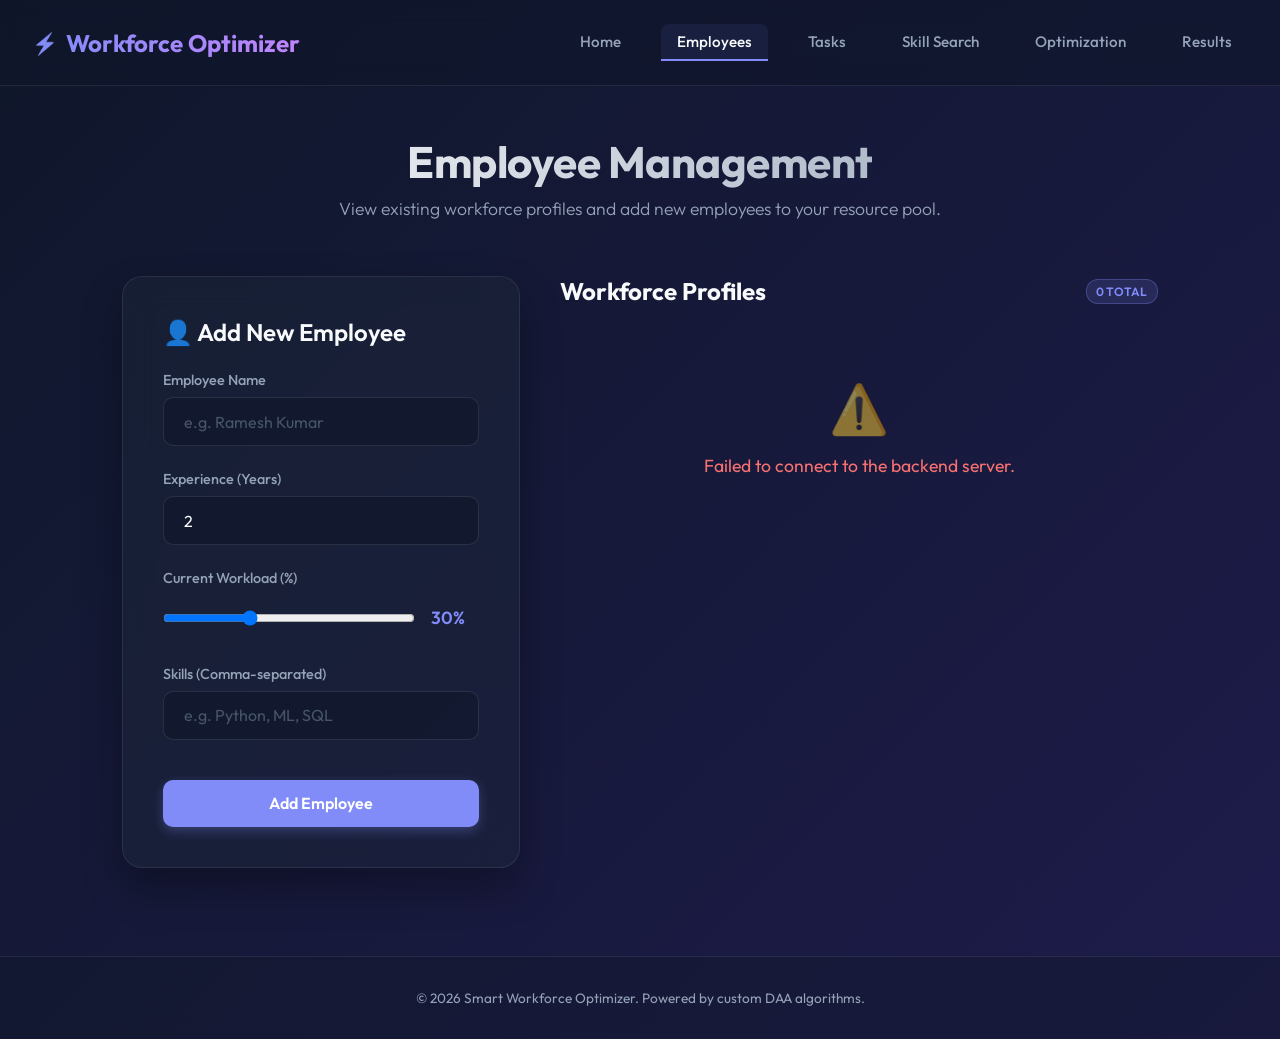
==== frontend/employees.html @ 97779c46 "feat: initial commit — Smart Workforce Optimizer (10-page full-stack app)" ====
<!DOCTYPE html>
<html lang="en">
<head>
    <meta charset="UTF-8">
    <meta name="viewport" content="width=device-width, initial-scale=1.0">
    <title>Employees - Smart Workforce Optimizer</title>
    <!-- Outfit Font -->
    <link href="https://fonts.googleapis.com/css2?family=Outfit:wght@300;400;500;600;700&display=swap" rel="stylesheet">
    <!-- Shared CSS Stylesheet -->
    <link rel="stylesheet" href="css/style.css">
    <style>
        .workload-slider-container {
            display: flex;
            align-items: center;
            gap: 1rem;
        }
        .workload-val-display {
            font-size: 1.1rem;
            font-weight: 600;
            color: var(--accent-primary);
            min-width: 3rem;
        }
        /* Custom Toast Notification */
        .toast {
            display: none;
            position: fixed;
            bottom: 2rem;
            right: 2rem;
            background: rgba(30, 41, 59, 0.9);
            border: 1px solid var(--card-border);
            color: var(--text-primary);
            padding: 1rem 1.5rem;
            border-radius: 12px;
            z-index: 1000;
            box-shadow: var(--shadow-premium);
            backdrop-filter: blur(8px);
            animation: slideUp 0.3s ease-out;
        }
        @keyframes slideUp {
            from { transform: translateY(20px); opacity: 0; }
            to { transform: translateY(0); opacity: 1; }
        }
    </style>
</head>
<body>

    <header>
        <a href="index.html" class="logo">Workforce Optimizer</a>
        <nav>
            <a href="index.html">Home</a>
            <a href="employees.html" class="active">Employees</a>
            <a href="tasks.html">Tasks</a>
            <a href="search.html">Skill Search</a>
            <a href="optimization.html">Optimization</a>
            <a href="results.html">Results</a>
        </nav>
    </header>

    <div class="container">
        <div class="hero-section">
            <h1>Employee Management</h1>
            <p>View existing workforce profiles and add new employees to your resource pool.</p>
        </div>

        <div class="split-grid">
            <!-- Left Side: Add Employee Form -->
            <div class="glass-panel">
                <h2>👤 Add New Employee</h2>
                <form id="employee-form" onsubmit="handleAddEmployee(event)">
                    <div class="form-group">
                        <label for="emp-name">Employee Name</label>
                        <input type="text" id="emp-name" class="input-control" placeholder="e.g. Ramesh Kumar" required>
                    </div>
                    
                    <div class="form-group">
                        <label for="emp-experience">Experience (Years)</label>
                        <input type="number" id="emp-experience" class="input-control" min="0" max="40" value="2" required>
                    </div>
                    
                    <div class="form-group">
                        <label for="emp-workload">Current Workload (%)</label>
                        <div class="workload-slider-container">
                            <input type="range" id="emp-workload" class="input-control" min="0" max="100" value="30" oninput="updateWorkloadDisplay(this.value)">
                            <span class="workload-val-display" id="workload-display">30%</span>
                        </div>
                    </div>

                    <div class="form-group">
                        <label for="emp-skills">Skills (Comma-separated)</label>
                        <input type="text" id="emp-skills" class="input-control" placeholder="e.g. Python, ML, SQL" required>
                    </div>

                    <button type="submit" class="btn-primary" style="width: 100%; margin-top: 1rem;">Add Employee</button>
                </form>
            </div>

            <!-- Right Side: Employee list -->
            <div>
                <h2 style="margin-bottom: 1.5rem; display: flex; justify-content: space-between; align-items: center;">
                    Workforce Profiles
                    <span class="badge badge-primary" id="employees-count">0 Total</span>
                </h2>
                <div class="grid" id="employees-grid">
                    <!-- Dynamic rendering -->
                </div>
            </div>
        </div>
    </div>

    <!-- Toast Component -->
    <div id="toast-notification" class="toast"></div>

    <footer>
        &copy; 2026 Smart Workforce Optimizer. Powered by custom DAA algorithms.
    </footer>

    <script>
        document.addEventListener("DOMContentLoaded", () => {
            loadEmployees();
        });

        function updateWorkloadDisplay(val) {
            document.getElementById("workload-display").textContent = val + "%";
        }

        function showToast(message, type = "success") {
            const toast = document.getElementById("toast-notification");
            toast.textContent = message;
            if (type === "success") {
                toast.style.borderLeft = "4px solid var(--success)";
            } else {
                toast.style.borderLeft = "4px solid var(--danger)";
            }
            toast.style.display = "block";
            setTimeout(() => {
                toast.style.display = "none";
            }, 3000);
        }

        async function loadEmployees() {
            const grid = document.getElementById("employees-grid");
            const countBadge = document.getElementById("employees-count");
            
            try {
                const response = await fetch("http://localhost:8000/employees/");
                if (!response.ok) throw new Error("Failed to fetch employees");
                const employees = await response.json();
                
                countBadge.textContent = `${employees.length} Total`;

                if (employees.length === 0) {
                    grid.innerHTML = `
                        <div class="empty-state">
                            <span class="empty-state-icon">👥</span>
                            <span>No employees added to the database yet.</span>
                        </div>
                    `;
                } else {
                    grid.innerHTML = employees.map(emp => {
                        // Workload color coding
                        let barColor = 'var(--success)';
                        if (emp.workload > 70) {
                            barColor = 'var(--danger)';
                        } else if (emp.workload > 40) {
                            barColor = 'var(--warning)';
                        }

                        const skillsHtml = emp.skills.map(s => `<span class="pill">${s}</span>`).join('');

                        return `
                            <div class="item-card">
                                <h3 class="item-title">${escapeHtml(emp.name)}</h3>
                                <div class="item-subtitle">${emp.experience} Year(s) Experience</div>
                                
                                <div class="progress-container">
                                    <div class="progress-label">
                                        <span>Current Workload</span>
                                        <span>${emp.workload}%</span>
                                    </div>
                                    <div class="progress-bar-bg">
                                        <div class="progress-bar-fill" style="width: ${emp.workload}%; background-color: ${barColor}"></div>
                                    </div>
                                </div>
                                
                                <div class="pill-container">
                                    ${skillsHtml}
                                </div>
                            </div>
                        `;
                    }).join('');
                }
            } catch (err) {
                console.error(err);
                grid.innerHTML = `
                    <div class="empty-state" style="color: var(--danger);">
                        <span class="empty-state-icon">⚠️</span>
                        <span>Failed to connect to the backend server.</span>
                    </div>
                `;
            }
        }

        async function handleAddEmployee(event) {
            event.preventDefault();
            
            const name = document.getElementById("emp-name").value.trim();
            const exp = parseInt(document.getElementById("emp-experience").value);
            const workload = parseInt(document.getElementById("emp-workload").value);
            const skillsRaw = document.getElementById("emp-skills").value.trim();

            if (!name) return;

            const skills = skillsRaw.split(",").map(s => s.trim()).filter(s => s.length > 0);

            const payload = {
                name: name,
                experience: exp,
                workload: workload,
                skills: skills
            };

            try {
                const response = await fetch("http://localhost:8000/employees/", {
                    method: "POST",
                    headers: {
                        "Content-Type": "application/json"
                    },
                    body: JSON.stringify(payload)
                });

                if (!response.ok) {
                    const data = await response.json();
                    throw new Error(data.detail || "Failed to add employee");
                }

                // Reset form and reload
                document.getElementById("employee-form").reset();
                document.getElementById("workload-display").textContent = "30%";
                document.getElementById("emp-workload").value = 30;
                
                await loadEmployees();
                showToast(`Employee "${name}" added successfully!`, "success");
                
            } catch (err) {
                console.error(err);
                showToast(`Error: ${err.message}`, "danger");
            }
        }

        function escapeHtml(str) {
            return str
                .replace(/&/g, "&amp;")
                .replace(/</g, "&lt;")
                .replace(/>/g, "&gt;")
                .replace(/"/g, "&quot;")
                .replace(/'/g, "&#039;");
        }
    </script>
</body>
</html>
---- frontend/css/style.css ----
:root {
    --bg-gradient: linear-gradient(135deg, #0f172a 0%, #1e1b4b 100%);
    --card-bg: rgba(30, 41, 59, 0.45);
    --card-border: rgba(255, 255, 255, 0.08);
    --text-primary: #f8fafc;
    --text-secondary: #94a3b8;
    --accent-primary: #818cf8; /* indigo-400 */
    --accent-hover: #4f46e5;
    --accent-glow: rgba(129, 140, 248, 0.2);
    --success: #34d399;
    --warning: #fbbf24;
    --danger: #f87171;
    --shadow-premium: 0 20px 40px rgba(0, 0, 0, 0.3);
}

* {
    box-sizing: border-box;
    margin: 0;
    padding: 0;
    font-family: 'Outfit', sans-serif;
}

body {
    background: var(--bg-gradient);
    color: var(--text-primary);
    min-height: 100vh;
    display: flex;
    flex-direction: column;
    overflow-x: hidden;
}

/* Navigation Header */
header {
    width: 100%;
    padding: 1.5rem 2rem;
    background: rgba(15, 23, 42, 0.6);
    backdrop-filter: blur(12px);
    border-bottom: 1px solid var(--card-border);
    display: flex;
    justify-content: space-between;
    align-items: center;
    position: sticky;
    top: 0;
    z-index: 100;
}

.logo {
    font-size: 1.5rem;
    font-weight: 700;
    background: linear-gradient(to right, #818cf8, #c084fc);
    -webkit-background-clip: text;
    -webkit-text-fill-color: transparent;
    text-decoration: none;
    display: flex;
    align-items: center;
    gap: 0.5rem;
}

.logo::before {
    content: '⚡';
    font-size: 1.3rem;
}

nav {
    display: flex;
    gap: 1.5rem;
}

nav a {
    color: var(--text-secondary);
    text-decoration: none;
    font-weight: 500;
    transition: all 0.3s ease;
    font-size: 0.95rem;
    padding: 0.5rem 1rem;
    border-radius: 8px;
}

nav a:hover {
    color: var(--text-primary);
    background: rgba(255, 255, 255, 0.05);
}

nav a.active {
    color: var(--text-primary);
    border-bottom: 2px solid var(--accent-primary);
    border-radius: 8px 8px 0 0;
    background: rgba(129, 140, 248, 0.08);
}

/* General Layout */
.container {
    max-width: 1100px;
    width: 100%;
    margin: 3rem auto;
    padding: 0 2rem;
    flex-grow: 1;
}

.hero-section {
    text-align: center;
    margin-bottom: 3.5rem;
    animation: fadeIn 0.8s ease-out;
}

.hero-section h1 {
    font-size: 2.75rem;
    font-weight: 700;
    margin-bottom: 0.5rem;
    letter-spacing: -0.5px;
    background: linear-gradient(to right, #ffffff, #94a3b8);
    -webkit-background-clip: text;
    -webkit-text-fill-color: transparent;
}

.hero-section p {
    color: var(--text-secondary);
    font-size: 1.1rem;
    font-weight: 300;
}

/* Glassmorphic Panel/Card */
.glass-panel {
    background: var(--card-bg);
    backdrop-filter: blur(16px);
    border: 1px solid var(--card-border);
    padding: 2.5rem;
    border-radius: 20px;
    box-shadow: var(--shadow-premium);
    margin-bottom: 2.5rem;
    animation: fadeIn 0.8s ease-out;
}

.glass-panel h2 {
    font-size: 1.5rem;
    font-weight: 600;
    margin-bottom: 1.5rem;
    display: flex;
    align-items: center;
    gap: 0.5rem;
}

/* Inputs and Forms */
.form-group {
    margin-bottom: 1.5rem;
    display: flex;
    flex-direction: column;
    gap: 0.5rem;
}

.form-group label {
    font-size: 0.9rem;
    color: var(--text-secondary);
    font-weight: 500;
}

.input-control {
    width: 100%;
    padding: 0.85rem 1.25rem;
    font-size: 1rem;
    background: rgba(15, 23, 42, 0.6);
    border: 1px solid rgba(255, 255, 255, 0.1);
    border-radius: 10px;
    color: var(--text-primary);
    outline: none;
    transition: all 0.3s ease;
}

.input-control:focus {
    border-color: var(--accent-primary);
    box-shadow: 0 0 10px var(--accent-glow);
}

.input-control::placeholder {
    color: #475569;
}

.btn-primary {
    background: var(--accent-primary);
    color: white;
    border: none;
    padding: 0.85rem 1.75rem;
    border-radius: 10px;
    font-size: 1rem;
    font-weight: 600;
    cursor: pointer;
    transition: all 0.3s cubic-bezier(0.4, 0, 0.2, 1);
    box-shadow: 0 4px 12px rgba(129, 140, 248, 0.3);
    text-align: center;
    display: inline-block;
    text-decoration: none;
}

.btn-primary:hover {
    background: var(--accent-hover);
    transform: translateY(-2px);
    box-shadow: 0 6px 16px rgba(129, 140, 248, 0.4);
}

.btn-primary:active {
    transform: translateY(0);
}

.btn-secondary {
    background: rgba(255, 255, 255, 0.05);
    border: 1px solid rgba(255, 255, 255, 0.08);
    color: var(--text-primary);
    padding: 0.85rem 1.75rem;
    border-radius: 10px;
    font-size: 1rem;
    font-weight: 600;
    cursor: pointer;
    transition: all 0.3s ease;
    text-align: center;
    display: inline-block;
    text-decoration: none;
}

.btn-secondary:hover {
    background: rgba(255, 255, 255, 0.1);
}

/* Grid Layouts */
.grid {
    display: grid;
    grid-template-columns: repeat(auto-fill, minmax(280px, 1fr));
    gap: 1.5rem;
}

.split-grid {
    display: grid;
    grid-template-columns: 1.2fr 1.8fr;
    gap: 2.5rem;
}

@media (max-width: 850px) {
    .split-grid {
        grid-template-columns: 1fr;
    }
}

/* Tables styling */
.table-container {
    overflow-x: auto;
    border-radius: 12px;
    border: 1px solid var(--card-border);
    background: rgba(15, 23, 42, 0.4);
}

table {
    width: 100%;
    border-collapse: collapse;
    text-align: left;
}

th, td {
    padding: 1rem 1.25rem;
    border-bottom: 1px solid var(--card-border);
}

th {
    background: rgba(15, 23, 42, 0.8);
    color: var(--text-secondary);
    font-weight: 600;
    font-size: 0.85rem;
    text-transform: uppercase;
    letter-spacing: 0.5px;
}

tr:last-child td {
    border-bottom: none;
}

tr:hover td {
    background: rgba(255, 255, 255, 0.02);
}

/* Badges and tags */
.badge {
    display: inline-block;
    padding: 0.25rem 0.6rem;
    border-radius: 12px;
    font-size: 0.75rem;
    font-weight: 600;
    text-transform: uppercase;
}

.badge-primary {
    background: rgba(129, 140, 248, 0.15);
    color: var(--accent-primary);
    border: 1px solid rgba(129, 140, 248, 0.3);
}

.badge-success {
    background: rgba(52, 211, 153, 0.15);
    color: var(--success);
    border: 1px solid rgba(52, 211, 153, 0.3);
}

.badge-warning {
    background: rgba(251, 191, 36, 0.15);
    color: var(--warning);
    border: 1px solid rgba(251, 191, 36, 0.3);
}

.badge-danger {
    background: rgba(248, 113, 113, 0.15);
    color: var(--danger);
    border: 1px solid rgba(248, 113, 113, 0.3);
}

/* Profile / item cards */
.item-card {
    background: var(--card-bg);
    backdrop-filter: blur(10px);
    border: 1px solid var(--card-border);
    border-radius: 16px;
    padding: 1.75rem;
    transition: all 0.3s cubic-bezier(0.4, 0, 0.2, 1);
    position: relative;
    overflow: hidden;
    display: flex;
    flex-direction: column;
}

.item-card::before {
    content: '';
    position: absolute;
    top: 0;
    left: 0;
    right: 0;
    height: 4px;
    background: linear-gradient(to right, #818cf8, #c084fc);
    opacity: 0.7;
}

.item-card:hover {
    transform: translateY(-5px);
    border-color: rgba(129, 140, 248, 0.3);
    box-shadow: 0 10px 20px rgba(0, 0, 0, 0.2);
}

.item-title {
    font-size: 1.3rem;
    font-weight: 600;
    margin-bottom: 0.5rem;
}

.item-subtitle {
    font-size: 0.85rem;
    color: var(--accent-primary);
    font-weight: 500;
    margin-bottom: 1rem;
}

/* Progress bar utilities */
.progress-container {
    margin-bottom: 1rem;
}

.progress-label {
    font-size: 0.85rem;
    color: var(--text-secondary);
    display: flex;
    justify-content: space-between;
    margin-bottom: 0.4rem;
}

.progress-bar-bg {
    background: rgba(15, 23, 42, 0.6);
    height: 8px;
    border-radius: 4px;
    overflow: hidden;
}

.progress-bar-fill {
    height: 100%;
    border-radius: 4px;
    transition: width 1s ease-out;
}

/* Pill lists */
.pill-container {
    display: flex;
    flex-wrap: wrap;
    gap: 0.5rem;
    margin-top: auto;
}

.pill {
    background: rgba(255, 255, 255, 0.05);
    border: 1px solid rgba(255, 255, 255, 0.08);
    color: var(--text-secondary);
    padding: 0.35rem 0.75rem;
    border-radius: 20px;
    font-size: 0.8rem;
    font-weight: 500;
}

/* Message states */
.empty-state {
    grid-column: 1 / -1;
    text-align: center;
    padding: 3rem;
    color: var(--text-secondary);
    font-size: 1.1rem;
    display: flex;
    flex-direction: column;
    align-items: center;
    justify-content: center;
    gap: 1rem;
}

.empty-state-icon {
    font-size: 3rem;
    opacity: 0.5;
}

/* Alert panels */
.alert-panel {
    background: rgba(255, 255, 255, 0.03);
    border-left: 4px solid var(--accent-primary);
    padding: 1.25rem 1.5rem;
    border-radius: 0 12px 12px 0;
    margin-bottom: 1.5rem;
}

.alert-panel-info {
    border-left-color: var(--accent-primary);
}

.alert-panel-warning {
    border-left-color: var(--warning);
}

.alert-panel-success {
    border-left-color: var(--success);
}

/* Keyframe Animations */
@keyframes fadeIn {
    from { opacity: 0; transform: translateY(10px); }
    to { opacity: 1; transform: translateY(0); }
}

footer {
    text-align: center;
    padding: 2rem;
    color: var(--text-secondary);
    font-size: 0.85rem;
    border-top: 1px solid var(--card-border);
    background: rgba(15, 23, 42, 0.4);
    margin-top: auto;
}

/* Search Page Skill Pills */
.skill-pill {
    background: rgba(255, 255, 255, 0.05);
    border: 1px solid rgba(255, 255, 255, 0.08);
    color: var(--text-secondary);
    padding: 0.35rem 0.75rem;
    border-radius: 20px;
    font-size: 0.8rem;
    font-weight: 500;
    transition: all 0.3s ease;
}

.skill-pill.highlight {
    background: rgba(129, 140, 248, 0.12);
    border-color: rgba(129, 140, 248, 0.3);
    color: #a5b4fc;
}
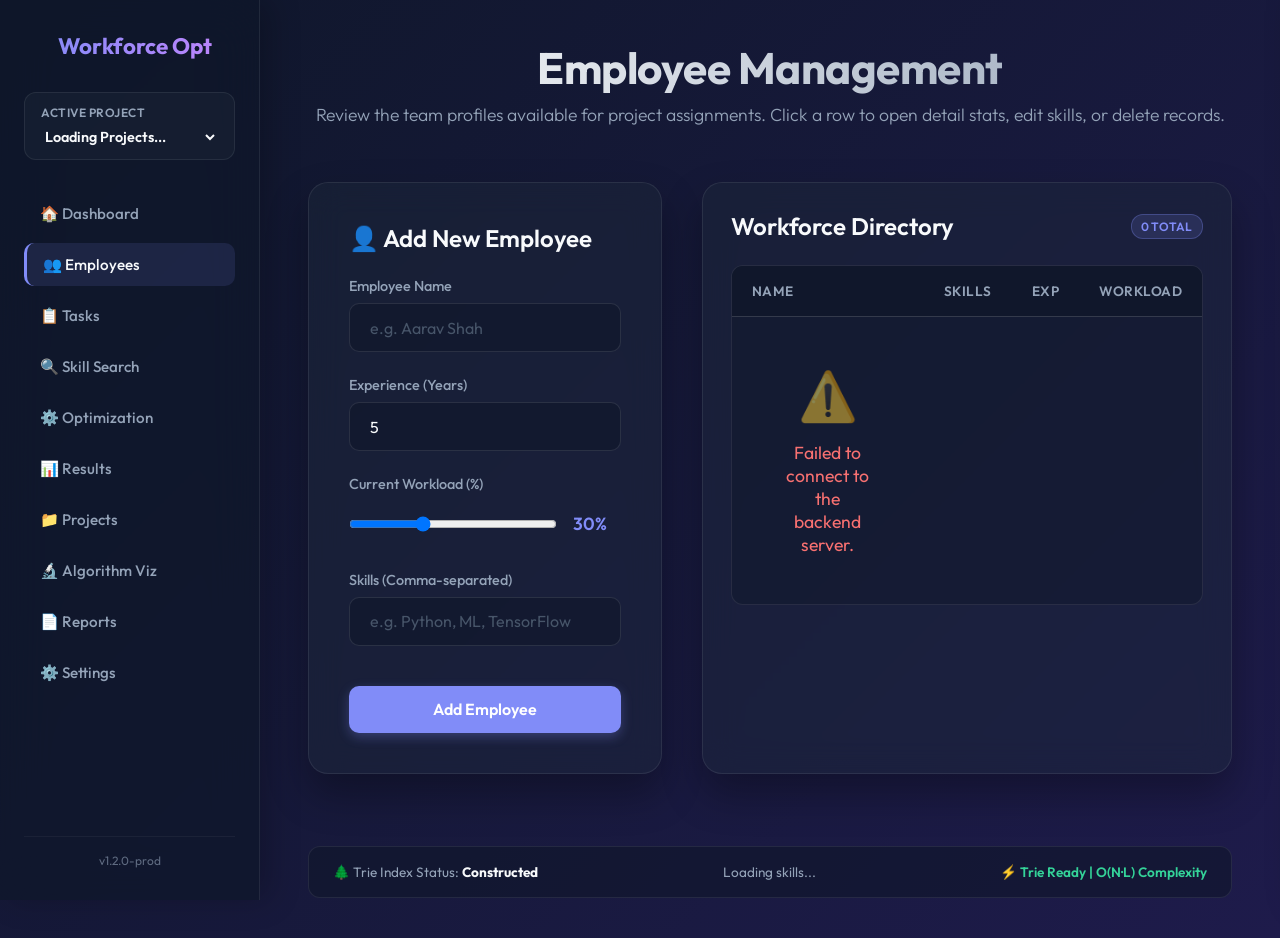
==== commit 8102d3b0: "feat: complete 10-page production build — all pages, multi-project backend, algorithm visualizer, si" ====
--- a/frontend/employees.html
+++ b/frontend/employees.html
@@ -6,8 +6,8 @@
     <title>Employees - Smart Workforce Optimizer</title>
     <!-- Outfit Font -->
     <link href="https://fonts.googleapis.com/css2?family=Outfit:wght@300;400;500;600;700&display=swap" rel="stylesheet">
-    <!-- Shared CSS Stylesheet -->
     <link rel="stylesheet" href="css/style.css">
+    <script src="js/nav.js"></script>
     <style>
         .workload-slider-container {
             display: flex;
@@ -20,182 +20,263 @@
             color: var(--accent-primary);
             min-width: 3rem;
         }
-        /* Custom Toast Notification */
-        .toast {
-            display: none;
-            position: fixed;
-            bottom: 2rem;
-            right: 2rem;
-            background: rgba(30, 41, 59, 0.9);
+        
+        .trie-status-strip {
+            background: rgba(15, 23, 42, 0.6);
             border: 1px solid var(--card-border);
+            border-radius: 12px;
+            padding: 1rem 1.5rem;
+            margin-top: 2rem;
+            font-size: 0.85rem;
+            color: var(--text-secondary);
+            display: flex;
+            justify-content: space-between;
+            align-items: center;
+        }
+        
+        .trie-status-badge {
+            display: flex;
+            align-items: center;
+            gap: 0.5rem;
+            color: var(--success);
+            font-weight: 600;
+        }
+
+        .emp-table-row {
+            cursor: pointer;
+            transition: background 0.2s ease;
+        }
+
+        .emp-table-row:hover {
+            background: rgba(255, 255, 255, 0.05) !important;
+        }
+
+        .slide-panel-field {
+            margin-bottom: 1.5rem;
+        }
+
+        .slide-panel-label {
+            font-size: 0.8rem;
+            color: var(--text-secondary);
+            text-transform: uppercase;
+            letter-spacing: 0.5px;
+            font-weight: 600;
+            margin-bottom: 0.35rem;
+        }
+
+        .slide-panel-val {
+            font-size: 1.1rem;
+            font-weight: 500;
             color: var(--text-primary);
-            padding: 1rem 1.5rem;
-            border-radius: 12px;
-            z-index: 1000;
-            box-shadow: var(--shadow-premium);
-            backdrop-filter: blur(8px);
-            animation: slideUp 0.3s ease-out;
-        }
-        @keyframes slideUp {
-            from { transform: translateY(20px); opacity: 0; }
-            to { transform: translateY(0); opacity: 1; }
         }
     </style>
 </head>
 <body>
 
-    <header>
-        <a href="index.html" class="logo">Workforce Optimizer</a>
-        <nav>
-            <a href="index.html">Home</a>
-            <a href="employees.html" class="active">Employees</a>
-            <a href="tasks.html">Tasks</a>
-            <a href="search.html">Skill Search</a>
-            <a href="optimization.html">Optimization</a>
-            <a href="results.html">Results</a>
-        </nav>
-    </header>
-
-    <div class="container">
-        <div class="hero-section">
-            <h1>Employee Management</h1>
-            <p>View existing workforce profiles and add new employees to your resource pool.</p>
-        </div>
-
-        <div class="split-grid">
-            <!-- Left Side: Add Employee Form -->
-            <div class="glass-panel">
-                <h2>👤 Add New Employee</h2>
-                <form id="employee-form" onsubmit="handleAddEmployee(event)">
-                    <div class="form-group">
-                        <label for="emp-name">Employee Name</label>
-                        <input type="text" id="emp-name" class="input-control" placeholder="e.g. Ramesh Kumar" required>
+    <div class="hero-section">
+        <h1>Employee Management</h1>
+        <p>Review the team profiles available for project assignments. Click a row to open detail stats, edit skills, or delete records.</p>
+    </div>
+
+    <div class="split-grid">
+        <!-- Left Side: Add Employee Form -->
+        <div class="glass-panel">
+            <h2>👤 Add New Employee</h2>
+            <form id="employee-form" onsubmit="handleAddEmployee(event)">
+                <div class="form-group">
+                    <label for="emp-name">Employee Name</label>
+                    <input type="text" id="emp-name" class="input-control" placeholder="e.g. Aarav Shah" required>
+                </div>
+                
+                <div class="form-group">
+                    <label for="emp-experience">Experience (Years)</label>
+                    <input type="number" id="emp-experience" class="input-control" min="0" max="40" value="5" required>
+                </div>
+                
+                <div class="form-group">
+                    <label for="emp-workload">Current Workload (%)</label>
+                    <div class="workload-slider-container">
+                        <input type="range" id="emp-workload" class="input-control" min="0" max="100" value="30" oninput="updateWorkloadDisplay(this.value)">
+                        <span class="workload-val-display" id="workload-display">30%</span>
                     </div>
-                    
-                    <div class="form-group">
-                        <label for="emp-experience">Experience (Years)</label>
-                        <input type="number" id="emp-experience" class="input-control" min="0" max="40" value="2" required>
-                    </div>
-                    
-                    <div class="form-group">
-                        <label for="emp-workload">Current Workload (%)</label>
-                        <div class="workload-slider-container">
-                            <input type="range" id="emp-workload" class="input-control" min="0" max="100" value="30" oninput="updateWorkloadDisplay(this.value)">
-                            <span class="workload-val-display" id="workload-display">30%</span>
-                        </div>
-                    </div>
-
-                    <div class="form-group">
-                        <label for="emp-skills">Skills (Comma-separated)</label>
-                        <input type="text" id="emp-skills" class="input-control" placeholder="e.g. Python, ML, SQL" required>
-                    </div>
-
-                    <button type="submit" class="btn-primary" style="width: 100%; margin-top: 1rem;">Add Employee</button>
-                </form>
-            </div>
-
-            <!-- Right Side: Employee list -->
-            <div>
-                <h2 style="margin-bottom: 1.5rem; display: flex; justify-content: space-between; align-items: center;">
-                    Workforce Profiles
-                    <span class="badge badge-primary" id="employees-count">0 Total</span>
-                </h2>
-                <div class="grid" id="employees-grid">
-                    <!-- Dynamic rendering -->
-                </div>
+                </div>
+
+                <div class="form-group">
+                    <label for="emp-skills">Skills (Comma-separated)</label>
+                    <input type="text" id="emp-skills" class="input-control" placeholder="e.g. Python, ML, TensorFlow" required>
+                </div>
+
+                <button type="submit" class="btn-primary" style="width: 100%; margin-top: 1rem;">Add Employee</button>
+            </form>
+        </div>
+
+        <!-- Right Side: Employee table -->
+        <div class="glass-panel" style="padding: 1.75rem;">
+            <h2 style="margin-bottom: 1.5rem; display: flex; justify-content: space-between; align-items: center;">
+                Workforce Directory
+                <span class="badge badge-primary" id="employees-count">0 Total</span>
+            </h2>
+            <div class="table-container">
+                <table>
+                    <thead>
+                        <tr>
+                            <th>Name</th>
+                            <th>Skills</th>
+                            <th>Exp</th>
+                            <th>Workload</th>
+                        </tr>
+                    </thead>
+                    <tbody id="employees-table-body">
+                        <!-- Dynamic rows -->
+                    </tbody>
+                </table>
             </div>
         </div>
     </div>
 
-    <!-- Toast Component -->
-    <div id="toast-notification" class="toast"></div>
-
-    <footer>
-        &copy; 2026 Smart Workforce Optimizer. Powered by custom DAA algorithms.
-    </footer>
+    <!-- Trie status strip at the bottom -->
+    <div class="trie-status-strip">
+        <div>🌲 Trie Index Status: <strong style="color: var(--text-primary);">Constructed</strong></div>
+        <div id="trie-indexed-lbl">Loading skills...</div>
+        <div class="trie-status-badge">⚡ Trie Ready | O(N·L) Complexity</div>
+    </div>
+
+    <!-- Detail Slide-in Panel -->
+    <div class="detail-panel" id="employee-detail-panel">
+        <button class="detail-panel-close" onclick="closeDetailPanel()">&times;</button>
+        <h2 style="margin-bottom: 2rem; border-bottom: 1px solid var(--card-border); padding-bottom: 1rem;">Employee Profile</h2>
+        
+        <div class="slide-panel-field">
+            <div class="slide-panel-label">Full Name</div>
+            <div class="slide-panel-val" id="detail-name">-</div>
+        </div>
+
+        <div class="slide-panel-field">
+            <div class="slide-panel-label">Experience</div>
+            <div class="slide-panel-val" id="detail-experience">-</div>
+        </div>
+
+        <div class="slide-panel-field">
+            <div class="slide-panel-label">Skills & Expertise</div>
+            <div class="pill-container" id="detail-skills">
+                <!-- skills -->
+            </div>
+        </div>
+
+        <div class="slide-panel-field">
+            <div class="slide-panel-label">Current Workload</div>
+            <div class="progress-container" style="margin-top: 0.5rem;">
+                <div class="progress-label">
+                    <span id="detail-workload-text">-</span>
+                </div>
+                <div class="progress-bar-bg">
+                    <div class="progress-bar-fill" id="detail-workload-bar" style="width: 0%;"></div>
+                </div>
+            </div>
+        </div>
+
+        <!-- Edit Form Section (Hidden by default, toggled via edit button) -->
+        <div id="edit-section" style="display: none; border-top: 1px solid var(--card-border); padding-top: 1.5rem; margin-top: 2rem;">
+            <h3>Edit Profile Details</h3>
+            <div class="form-group" style="margin-top: 1rem;">
+                <label for="edit-emp-experience">Experience (Years)</label>
+                <input type="number" id="edit-emp-experience" class="input-control" min="0" max="40">
+            </div>
+            <div class="form-group">
+                <label for="edit-emp-workload">Current Workload (%)</label>
+                <input type="number" id="edit-emp-workload" class="input-control" min="0" max="100">
+            </div>
+            <div class="form-group">
+                <label for="edit-emp-skills">Skills (Comma-separated)</label>
+                <input type="text" id="edit-emp-skills" class="input-control">
+            </div>
+            <button class="btn-primary" style="width:100%; margin-bottom: 0.75rem;" onclick="saveEmployeeEdit()">Save Changes</button>
+            <button class="btn-secondary" style="width:100%;" onclick="toggleEditMode(false)">Cancel</button>
+        </div>
+
+        <!-- Default Profile Actions -->
+        <div id="profile-actions-section" style="margin-top: 3rem; display: flex; gap: 0.75rem;">
+            <button class="btn-primary" style="flex-grow: 1;" onclick="toggleEditMode(true)">✏️ Edit Details</button>
+            <button class="btn-secondary" style="border-color: var(--danger); color: var(--danger);" onclick="deleteEmployeeRecord()">🗑 Delete</button>
+        </div>
+    </div>
 
     <script>
+        let currentSelectedEmployee = null;
+
         document.addEventListener("DOMContentLoaded", () => {
-            loadEmployees();
+            loadEmployeesTable();
         });
 
         function updateWorkloadDisplay(val) {
             document.getElementById("workload-display").textContent = val + "%";
         }
 
-        function showToast(message, type = "success") {
-            const toast = document.getElementById("toast-notification");
-            toast.textContent = message;
-            if (type === "success") {
-                toast.style.borderLeft = "4px solid var(--success)";
-            } else {
-                toast.style.borderLeft = "4px solid var(--danger)";
-            }
-            toast.style.display = "block";
-            setTimeout(() => {
-                toast.style.display = "none";
-            }, 3000);
-        }
-
-        async function loadEmployees() {
-            const grid = document.getElementById("employees-grid");
+        async function loadEmployeesTable() {
+            const tbody = document.getElementById("employees-table-body");
             const countBadge = document.getElementById("employees-count");
             
             try {
-                const response = await fetch("http://localhost:8000/employees/");
+                const response = await fetch("/employees/");
                 if (!response.ok) throw new Error("Failed to fetch employees");
                 const employees = await response.json();
                 
                 countBadge.textContent = `${employees.length} Total`;
 
+                // Calculate unique skills count for Trie index display
+                const allSkillsSet = new Set();
+                employees.forEach(emp => {
+                    (emp.skills || []).forEach(s => allSkillsSet.add(s.trim().toLowerCase()));
+                });
+                document.getElementById("trie-indexed-lbl").textContent = `${allSkillsSet.size} unique skills indexed in Trie`;
+
                 if (employees.length === 0) {
-                    grid.innerHTML = `
-                        <div class="empty-state">
-                            <span class="empty-state-icon">👥</span>
-                            <span>No employees added to the database yet.</span>
-                        </div>
+                    tbody.innerHTML = `
+                        <tr>
+                            <td colspan="4" class="empty-state" style="text-align: center; border-bottom: none;">
+                                <span class="empty-state-icon">👥</span>
+                                <span>No employees added to the database yet.</span>
+                            </td>
+                        </tr>
                     `;
                 } else {
-                    grid.innerHTML = employees.map(emp => {
-                        // Workload color coding
+                    tbody.innerHTML = employees.map(emp => {
                         let barColor = 'var(--success)';
-                        if (emp.workload > 70) {
+                        if (emp.workload > 80) {
                             barColor = 'var(--danger)';
-                        } else if (emp.workload > 40) {
+                        } else if (emp.workload >= 60) {
                             barColor = 'var(--warning)';
                         }
 
-                        const skillsHtml = emp.skills.map(s => `<span class="pill">${s}</span>`).join('');
+                        const skillsHtml = emp.skills.slice(0, 3).map(s => `<span class="pill" style="padding: 0.15rem 0.5rem; font-size: 0.75rem;">${s}</span>`).join(' ') + 
+                                           (emp.skills.length > 3 ? ` <span class="badge badge-primary">+${emp.skills.length - 3}</span>` : "");
 
                         return `
-                            <div class="item-card">
-                                <h3 class="item-title">${escapeHtml(emp.name)}</h3>
-                                <div class="item-subtitle">${emp.experience} Year(s) Experience</div>
-                                
-                                <div class="progress-container">
-                                    <div class="progress-label">
-                                        <span>Current Workload</span>
-                                        <span>${emp.workload}%</span>
+                            <tr class="emp-table-row" onclick="openDetailPanel(${JSON.stringify(emp).replace(/"/g, '&quot;')})">
+                                <td><strong>${escapeHtml(emp.name)}</strong></td>
+                                <td>${skillsHtml}</td>
+                                <td>${emp.experience} yrs</td>
+                                <td>
+                                    <div style="display: flex; align-items: center; gap: 0.5rem; min-width: 100px;">
+                                        <div class="progress-bar-bg" style="flex-grow: 1; height: 6px;">
+                                            <div class="progress-bar-fill" style="width: ${emp.workload}%; background-color: ${barColor}"></div>
+                                        </div>
+                                        <span style="font-size: 0.8rem; font-weight: 600;">${emp.workload}%</span>
                                     </div>
-                                    <div class="progress-bar-bg">
-                                        <div class="progress-bar-fill" style="width: ${emp.workload}%; background-color: ${barColor}"></div>
-                                    </div>
-                                </div>
-                                
-                                <div class="pill-container">
-                                    ${skillsHtml}
-                                </div>
-                            </div>
+                                </td>
+                            </tr>
                         `;
                     }).join('');
                 }
             } catch (err) {
                 console.error(err);
-                grid.innerHTML = `
-                    <div class="empty-state" style="color: var(--danger);">
-                        <span class="empty-state-icon">⚠️</span>
-                        <span>Failed to connect to the backend server.</span>
-                    </div>
+                tbody.innerHTML = `
+                    <tr>
+                        <td colspan="4" class="empty-state" style="color: var(--danger); text-align: center; border-bottom: none;">
+                            <span class="empty-state-icon">⚠️</span>
+                            <span>Failed to connect to the backend server.</span>
+                        </td>
+                    </tr>
                 `;
             }
         }
@@ -212,20 +293,11 @@
 
             const skills = skillsRaw.split(",").map(s => s.trim()).filter(s => s.length > 0);
 
-            const payload = {
-                name: name,
-                experience: exp,
-                workload: workload,
-                skills: skills
-            };
-
             try {
-                const response = await fetch("http://localhost:8000/employees/", {
+                const response = await fetch("/employees/", {
                     method: "POST",
-                    headers: {
-                        "Content-Type": "application/json"
-                    },
-                    body: JSON.stringify(payload)
+                    headers: {"Content-Type": "application/json"},
+                    body: JSON.stringify({name, experience: exp, workload, skills})
                 });
 
                 if (!response.ok) {
@@ -238,22 +310,108 @@
                 document.getElementById("workload-display").textContent = "30%";
                 document.getElementById("emp-workload").value = 30;
                 
-                await loadEmployees();
+                await loadEmployeesTable();
                 showToast(`Employee "${name}" added successfully!`, "success");
                 
             } catch (err) {
-                console.error(err);
                 showToast(`Error: ${err.message}`, "danger");
             }
         }
 
-        function escapeHtml(str) {
-            return str
-                .replace(/&/g, "&amp;")
-                .replace(/</g, "&lt;")
-                .replace(/>/g, "&gt;")
-                .replace(/"/g, "&quot;")
-                .replace(/'/g, "&#039;");
+        function openDetailPanel(employee) {
+            currentSelectedEmployee = employee;
+            document.getElementById("detail-name").textContent = employee.name;
+            document.getElementById("detail-experience").textContent = `${employee.experience} Year(s) Experience`;
+            
+            // Skills tags
+            const skillsContainer = document.getElementById("detail-skills");
+            skillsContainer.innerHTML = employee.skills.map(s => `<span class="pill">${s}</span>`).join('');
+            
+            // Workload
+            document.getElementById("detail-workload-text").textContent = `${employee.workload}% current workload allocation`;
+            const bar = document.getElementById("detail-workload-bar");
+            bar.style.width = `${employee.workload}%`;
+            
+            let barColor = 'var(--success)';
+            if (employee.workload > 80) barColor = 'var(--danger)';
+            else if (employee.workload >= 60) barColor = 'var(--warning)';
+            bar.style.backgroundColor = barColor;
+
+            // Hide edit form, show default profile actions
+            toggleEditMode(false);
+            
+            document.getElementById("employee-detail-panel").classList.add("open");
+        }
+
+        function closeDetailPanel() {
+            document.getElementById("employee-detail-panel").classList.remove("open");
+            currentSelectedEmployee = null;
+        }
+
+        function toggleEditMode(enable) {
+            const editSection = document.getElementById("edit-section");
+            const actionsSection = document.getElementById("profile-actions-section");
+            
+            if (enable && currentSelectedEmployee) {
+                editSection.style.display = "block";
+                actionsSection.style.display = "none";
+                
+                document.getElementById("edit-emp-experience").value = currentSelectedEmployee.experience;
+                document.getElementById("edit-emp-workload").value = currentSelectedEmployee.workload;
+                document.getElementById("edit-emp-skills").value = currentSelectedEmployee.skills.join(", ");
+            } else {
+                editSection.style.display = "none";
+                actionsSection.style.display = "flex";
+            }
+        }
+
+        async function saveEmployeeEdit() {
+            if (!currentSelectedEmployee) return;
+            const exp = parseInt(document.getElementById("edit-emp-experience").value);
+            const workload = parseInt(document.getElementById("edit-emp-workload").value);
+            const skillsRaw = document.getElementById("edit-emp-skills").value.trim();
+            const skills = skillsRaw.split(",").map(s => s.trim()).filter(s => s.length > 0);
+
+            try {
+                const res = await fetch(`/employees/${encodeURIComponent(currentSelectedEmployee.name)}`, {
+                    method: "PUT",
+                    headers: {"Content-Type": "application/json"},
+                    body: JSON.stringify({skills, experience: exp, workload})
+                });
+
+                if (!res.ok) {
+                    const data = await res.json();
+                    throw new Error(data.detail || "Failed to update employee details");
+                }
+
+                showToast(`Employee "${currentSelectedEmployee.name}" updated!`, "success");
+                closeDetailPanel();
+                await loadEmployeesTable();
+            } catch (err) {
+                showToast(err.message, "danger");
+            }
+        }
+
+        async function deleteEmployeeRecord() {
+            if (!currentSelectedEmployee) return;
+            if (!confirm(`Are you sure you want to delete employee "${currentSelectedEmployee.name}"?`)) return;
+
+            try {
+                const res = await fetch(`/employees/${encodeURIComponent(currentSelectedEmployee.name)}`, {
+                    method: "DELETE"
+                });
+
+                if (!res.ok) {
+                    const data = await res.json();
+                    throw new Error(data.detail || "Failed to delete employee");
+                }
+
+                showToast(`Employee "${currentSelectedEmployee.name}" deleted!`, "success");
+                closeDetailPanel();
+                await loadEmployeesTable();
+            } catch (err) {
+                showToast(err.message, "danger");
+            }
         }
     </script>
 </body>
--- a/frontend/css/style.css
+++ b/frontend/css/style.css
@@ -25,8 +25,126 @@
     color: var(--text-primary);
     min-height: 100vh;
     display: flex;
+    flex-direction: row;
+    overflow-x: hidden;
+}
+
+/* Sidebar Navigation */
+.sidebar {
+    width: 260px;
+    background: rgba(15, 23, 42, 0.7);
+    backdrop-filter: blur(24px);
+    border-right: 1px solid var(--card-border);
+    padding: 2rem 1.5rem;
+    display: flex;
     flex-direction: column;
-    overflow-x: hidden;
+    height: 100vh;
+    position: fixed;
+    top: 0;
+    left: 0;
+    z-index: 100;
+    box-shadow: 10px 0 30px rgba(0, 0, 0, 0.2);
+}
+
+.sidebar-logo {
+    font-size: 1.4rem;
+    font-weight: 700;
+    background: linear-gradient(to right, #818cf8, #c084fc);
+    -webkit-background-clip: text;
+    -webkit-text-fill-color: transparent;
+    margin-bottom: 2rem;
+    display: flex;
+    align-items: center;
+    gap: 0.5rem;
+}
+
+.logo-emoji {
+    font-size: 1.3rem;
+    filter: drop-shadow(0 2px 8px var(--accent-glow));
+}
+
+.project-selector-container {
+    background: rgba(30, 41, 59, 0.4);
+    border: 1px solid var(--card-border);
+    border-radius: 12px;
+    padding: 0.75rem 1rem;
+    margin-bottom: 2rem;
+}
+
+.project-selector-label {
+    display: block;
+    font-size: 0.75rem;
+    color: var(--text-secondary);
+    text-transform: uppercase;
+    font-weight: 600;
+    letter-spacing: 0.5px;
+    margin-bottom: 0.35rem;
+}
+
+.project-dropdown-select {
+    width: 100%;
+    background: transparent;
+    border: none;
+    color: var(--text-primary);
+    font-size: 0.9rem;
+    font-weight: 600;
+    outline: none;
+    cursor: pointer;
+}
+
+.project-dropdown-select option {
+    background: #0f172a;
+    color: var(--text-primary);
+}
+
+.sidebar-links {
+    list-style: none;
+    display: flex;
+    flex-direction: column;
+    gap: 0.5rem;
+    flex-grow: 1;
+}
+
+.sidebar-links li a {
+    display: block;
+    padding: 0.75rem 1rem;
+    color: var(--text-secondary);
+    text-decoration: none;
+    font-size: 0.95rem;
+    font-weight: 500;
+    border-radius: 10px;
+    transition: all 0.3s ease;
+}
+
+.sidebar-links li a:hover {
+    color: var(--text-primary);
+    background: rgba(255, 255, 255, 0.05);
+}
+
+.sidebar-links li a.active {
+    color: var(--text-primary);
+    background: rgba(129, 140, 248, 0.12);
+    border-left: 3px solid var(--accent-primary);
+}
+
+.sidebar-footer {
+    font-size: 0.75rem;
+    color: var(--text-secondary);
+    opacity: 0.6;
+    text-align: center;
+    border-top: 1px solid var(--card-border);
+    padding-top: 1rem;
+    margin-top: auto;
+}
+
+.main-content {
+    margin-left: 260px;
+    flex-grow: 1;
+    min-height: 100vh;
+    padding: 2.5rem 3rem;
+    display: flex;
+    flex-direction: column;
+    overflow-y: auto;
 }
 
 /* Navigation Header */
@@ -471,3 +589,248 @@
     color: #a5b4fc;
 }
 
+/* Custom global toast notification */
+.toast {
+    display: none;
+    position: fixed;
+    bottom: 2rem;
+    right: 2rem;
+    background: rgba(15, 23, 42, 0.9);
+    border: 1px solid var(--card-border);
+    color: var(--text-primary);
+    padding: 1rem 1.5rem;
+    border-radius: 12px;
+    z-index: 1000;
+    box-shadow: var(--shadow-premium);
+    backdrop-filter: blur(16px);
+    animation: slideUp 0.3s ease-out;
+}
+@keyframes slideUp {
+    from { transform: translateY(20px); opacity: 0; }
+    to { transform: translateY(0); opacity: 1; }
+}
+
+/* Detail panel slide-in */
+.detail-panel {
+    position: fixed;
+    top: 0;
+    right: -450px;
+    width: 420px;
+    height: 100vh;
+    background: rgba(15, 23, 42, 0.95);
+    border-left: 1px solid var(--card-border);
+    box-shadow: -10px 0 30px rgba(0, 0, 0, 0.4);
+    z-index: 500;
+    padding: 2.5rem 2rem;
+    transition: right 0.3s cubic-bezier(0.4, 0, 0.2, 1);
+    backdrop-filter: blur(20px);
+    overflow-y: auto;
+}
+.detail-panel.open {
+    right: 0;
+}
+.detail-panel-close {
+    position: absolute;
+    top: 1.5rem;
+    right: 1.5rem;
+    font-size: 1.5rem;
+    color: var(--text-secondary);
+    background: none;
+    border: none;
+    cursor: pointer;
+}
+
+/* Tab component styling */
+.tabs-container {
+    display: flex;
+    border-bottom: 1px solid var(--card-border);
+    margin-bottom: 2rem;
+    gap: 0.5rem;
+    overflow-x: auto;
+}
+.tab-btn {
+    background: none;
+    border: none;
+    color: var(--text-secondary);
+    padding: 0.75rem 1.25rem;
+    font-size: 0.95rem;
+    font-weight: 600;
+    cursor: pointer;
+    border-bottom: 2px solid transparent;
+    transition: all 0.3s ease;
+    white-space: nowrap;
+}
+.tab-btn:hover {
+    color: var(--text-primary);
+    background: rgba(255, 255, 255, 0.03);
+}
+.tab-btn.active {
+    color: var(--accent-primary);
+    border-bottom-color: var(--accent-primary);
+}
+.tab-content {
+    display: none;
+    animation: fadeIn 0.5s ease-out;
+}
+.tab-content.active {
+    display: block;
+}
+
+/* Cost Heatmap table */
+.heatmap-cell {
+    text-align: center;
+    font-weight: 600;
+    transition: all 0.2s ease;
+    cursor: help;
+}
+.heatmap-cell:hover {
+    transform: scale(1.1);
+    box-shadow: 0 0 10px rgba(255,255,255,0.2);
+}
+
+/* Gantt Chart styling */
+.gantt-chart {
+    display: flex;
+    flex-direction: column;
+    gap: 0.75rem;
+    background: rgba(15, 23, 42, 0.4);
+    border: 1px solid var(--card-border);
+    padding: 1.5rem;
+    border-radius: 12px;
+}
+.gantt-row {
+    display: flex;
+    align-items: center;
+    gap: 1rem;
+}
+.gantt-label {
+    width: 80px;
+    font-size: 0.85rem;
+    font-weight: 600;
+    color: var(--text-secondary);
+}
+.gantt-bar-container {
+    flex-grow: 1;
+    background: rgba(255, 255, 255, 0.05);
+    height: 24px;
+    border-radius: 6px;
+    position: relative;
+    overflow: hidden;
+}
+.gantt-bar {
+    height: 100%;
+    border-radius: 6px;
+    display: flex;
+    align-items: center;
+    padding-left: 0.75rem;
+    font-size: 0.75rem;
+    font-weight: 700;
+    color: #0f172a;
+    transition: all 0.5s ease;
+}
+
+/* Visualizer page nodes */
+.viz-node {
+    fill: rgba(30, 41, 59, 0.8);
+    stroke: var(--card-border);
+    stroke-width: 2px;
+    transition: all 0.3s ease;
+}
+.viz-node.active {
+    fill: var(--accent-glow);
+    stroke: var(--accent-primary);
+    filter: drop-shadow(0 0 8px var(--accent-primary));
+}
+.viz-node.critical {
+    stroke: var(--danger);
+    filter: drop-shadow(0 0 8px rgba(248, 113, 113, 0.4));
+}
+.viz-edge {
+    stroke: var(--card-border);
+    stroke-width: 2px;
+    fill: none;
+    transition: all 0.3s ease;
+}
+.viz-edge.active {
+    stroke: var(--accent-primary);
+    stroke-width: 3px;
+}
+.viz-edge.critical {
+    stroke: var(--danger);
+    stroke-width: 3px;
+}
+
+/* Pipeline Progress Steps */
+.pipeline-steps {
+    display: flex;
+    justify-content: space-between;
+    align-items: center;
+    background: rgba(15, 23, 42, 0.4);
+    border: 1px solid var(--card-border);
+    padding: 1rem 1.5rem;
+    border-radius: 12px;
+    margin-bottom: 2rem;
+    gap: 0.5rem;
+    overflow-x: auto;
+}
+.pipeline-step {
+    display: flex;
+    align-items: center;
+    gap: 0.5rem;
+    font-size: 0.85rem;
+    font-weight: 600;
+    color: var(--text-secondary);
+    white-space: nowrap;
+}
+.pipeline-step.active {
+    color: var(--accent-primary);
+}
+.pipeline-step.completed {
+    color: var(--success);
+}
+.pipeline-step-arrow {
+    color: rgba(255, 255, 255, 0.15);
+}
+
+/* Modals */
+.modal-overlay {
+    display: none;
+    position: fixed;
+    top: 0;
+    left: 0;
+    right: 0;
+    bottom: 0;
+    background: rgba(15, 23, 42, 0.8);
+    backdrop-filter: blur(8px);
+    z-index: 1000;
+    justify-content: center;
+    align-items: center;
+}
+.modal-content {
+    background: rgba(30, 41, 59, 0.95);
+    border: 1px solid var(--card-border);
+    border-radius: 20px;
+    padding: 2.5rem;
+    width: 100%;
+    max-width: 500px;
+    box-shadow: var(--shadow-premium);
+    animation: fadeIn 0.3s ease-out;
+}
+.modal-header {
+    display: flex;
+    justify-content: space-between;
+    align-items: center;
+    margin-bottom: 1.5rem;
+}
+.modal-title {
+    font-size: 1.35rem;
+    font-weight: 600;
+}
+.modal-close {
+    background: none;
+    border: none;
+    color: var(--text-secondary);
+    font-size: 1.5rem;
+    cursor: pointer;
+}
+
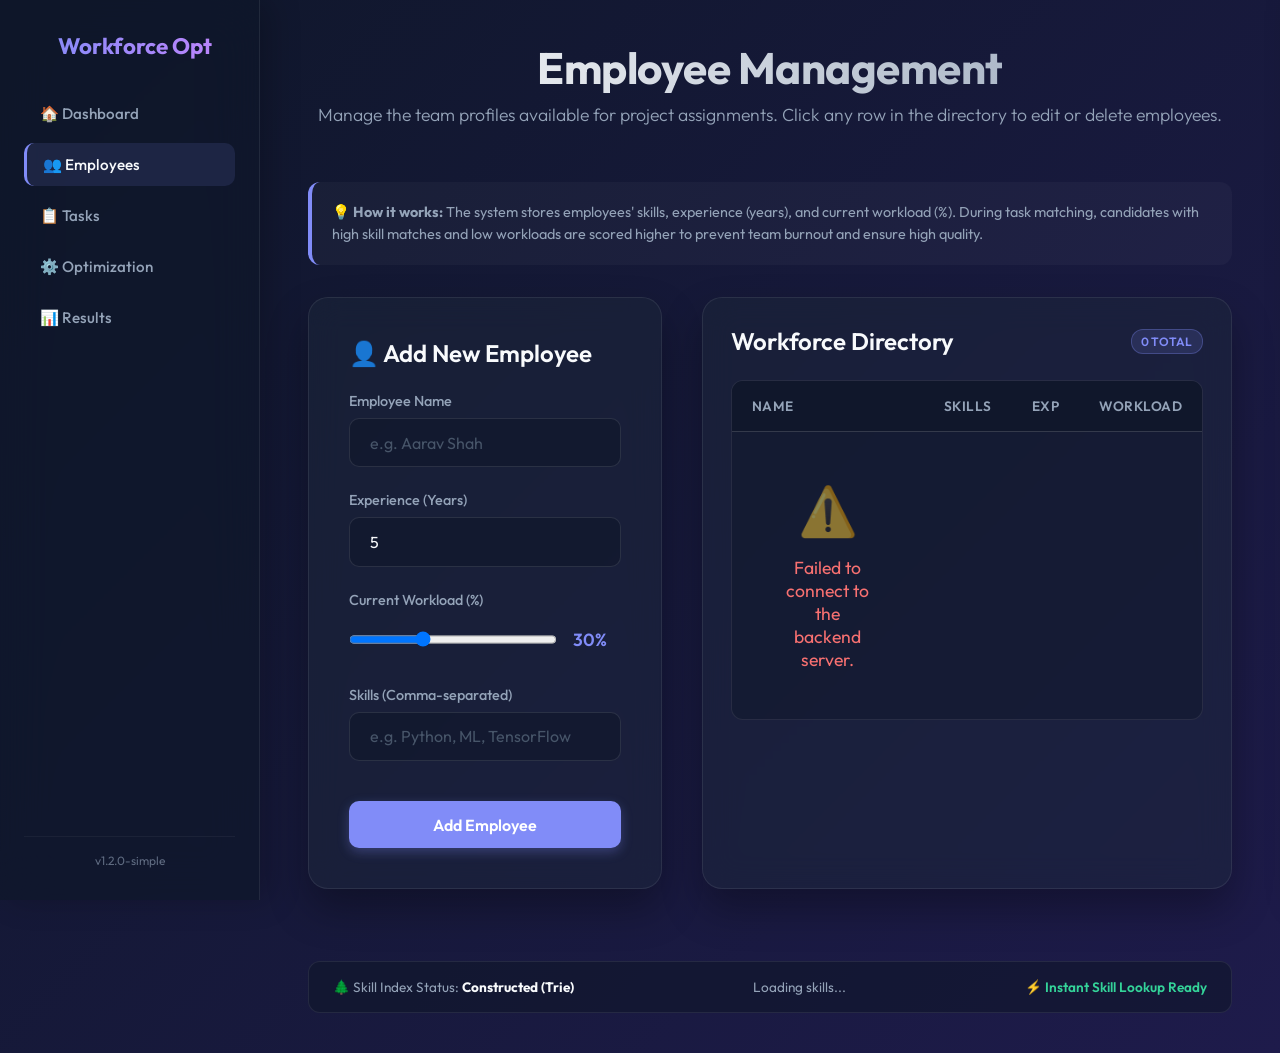
==== commit 0a5ebb43: "removing complexity" ====
--- a/frontend/employees.html
+++ b/frontend/employees.html
@@ -75,7 +75,14 @@
 
     <div class="hero-section">
         <h1>Employee Management</h1>
-        <p>Review the team profiles available for project assignments. Click a row to open detail stats, edit skills, or delete records.</p>
+        <p>Manage the team profiles available for project assignments. Click any row in the directory to edit or delete employees.</p>
+    </div>
+
+    <!-- Quick Help Banner -->
+    <div class="alert-panel alert-panel-info" style="border-radius: 12px; margin-bottom: 2rem; padding: 1.25rem;">
+        <p style="font-size: 0.9rem; color: var(--text-secondary); line-height: 1.5;">
+            💡 <strong>How it works:</strong> The system stores employees' skills, experience (years), and current workload (%). During task matching, candidates with high skill matches and low workloads are scored higher to prevent team burnout and ensure high quality.
+        </p>
     </div>
 
     <div class="split-grid">
@@ -136,9 +143,9 @@
 
     <!-- Trie status strip at the bottom -->
     <div class="trie-status-strip">
-        <div>🌲 Trie Index Status: <strong style="color: var(--text-primary);">Constructed</strong></div>
+        <div>🌲 Skill Index Status: <strong style="color: var(--text-primary);">Constructed (Trie)</strong></div>
         <div id="trie-indexed-lbl">Loading skills...</div>
-        <div class="trie-status-badge">⚡ Trie Ready | O(N·L) Complexity</div>
+        <div class="trie-status-badge">⚡ Instant Skill Lookup Ready</div>
     </div>
 
     <!-- Detail Slide-in Panel -->
